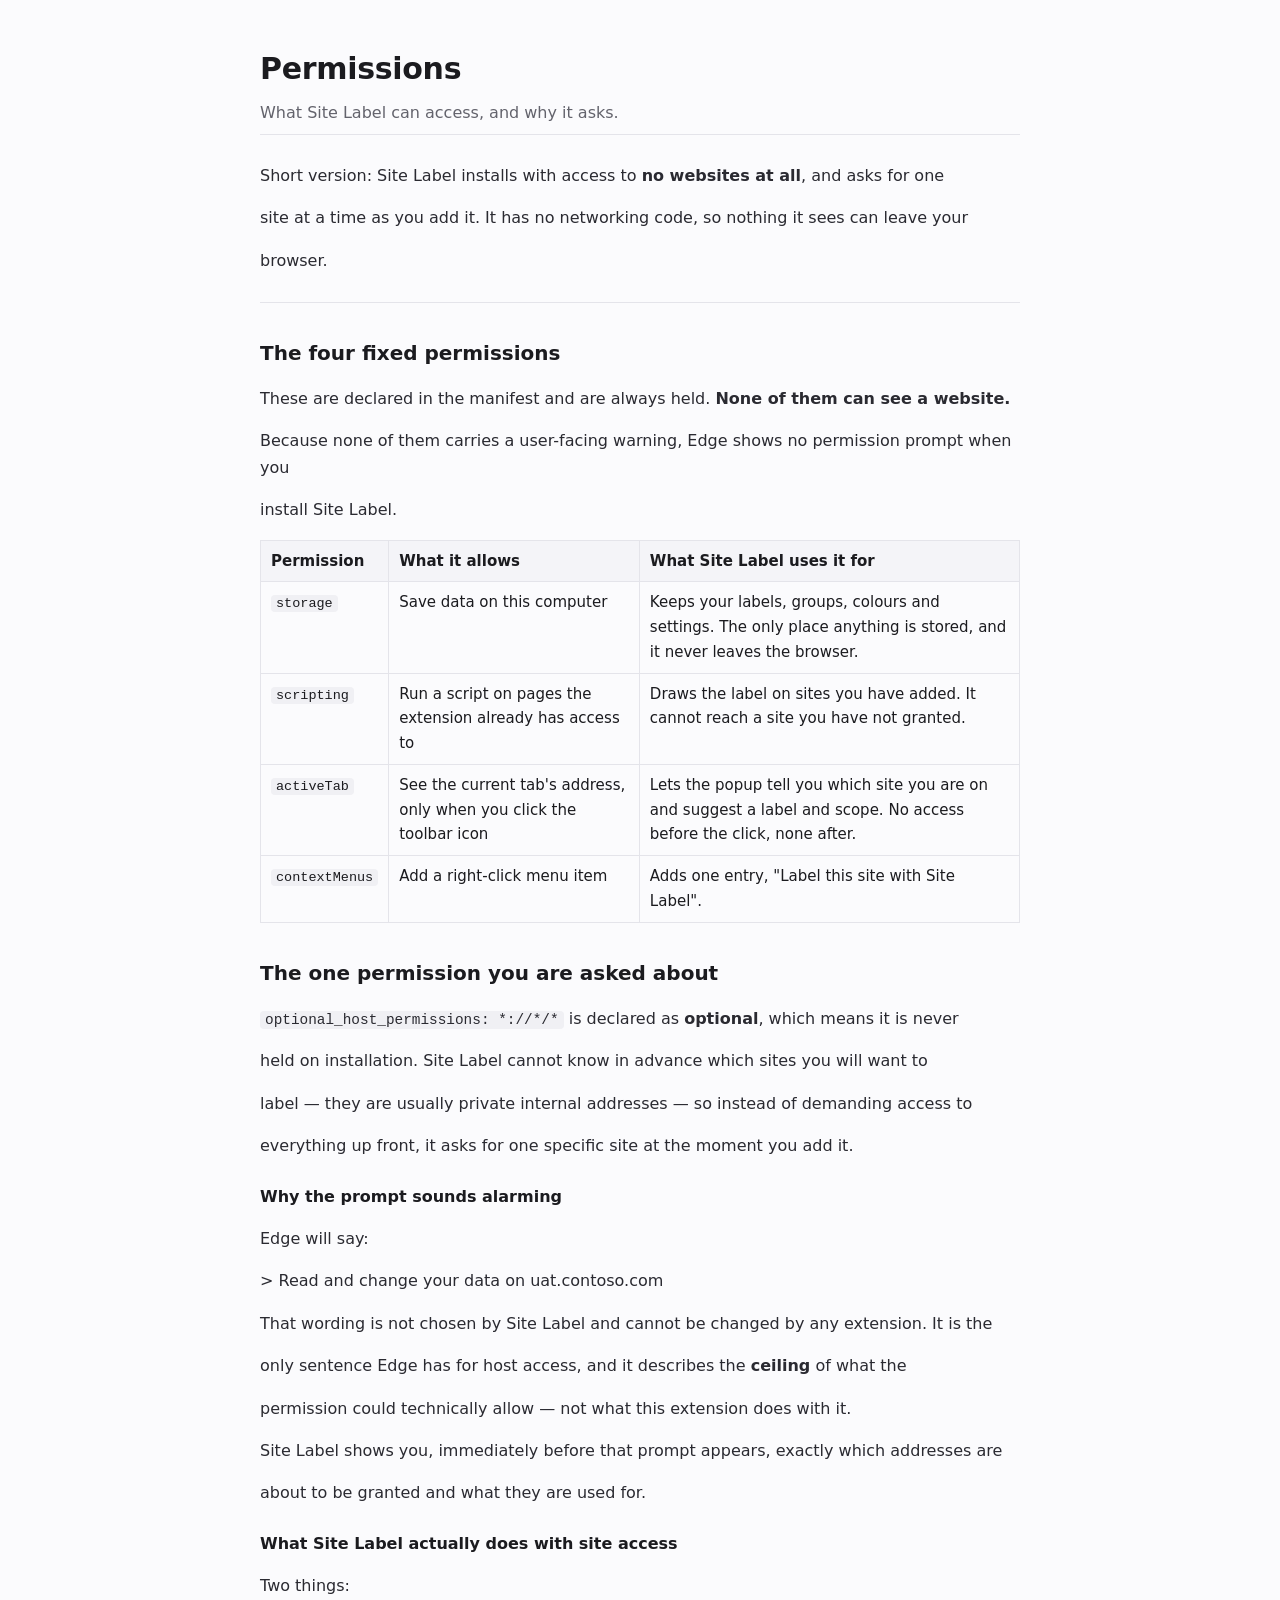
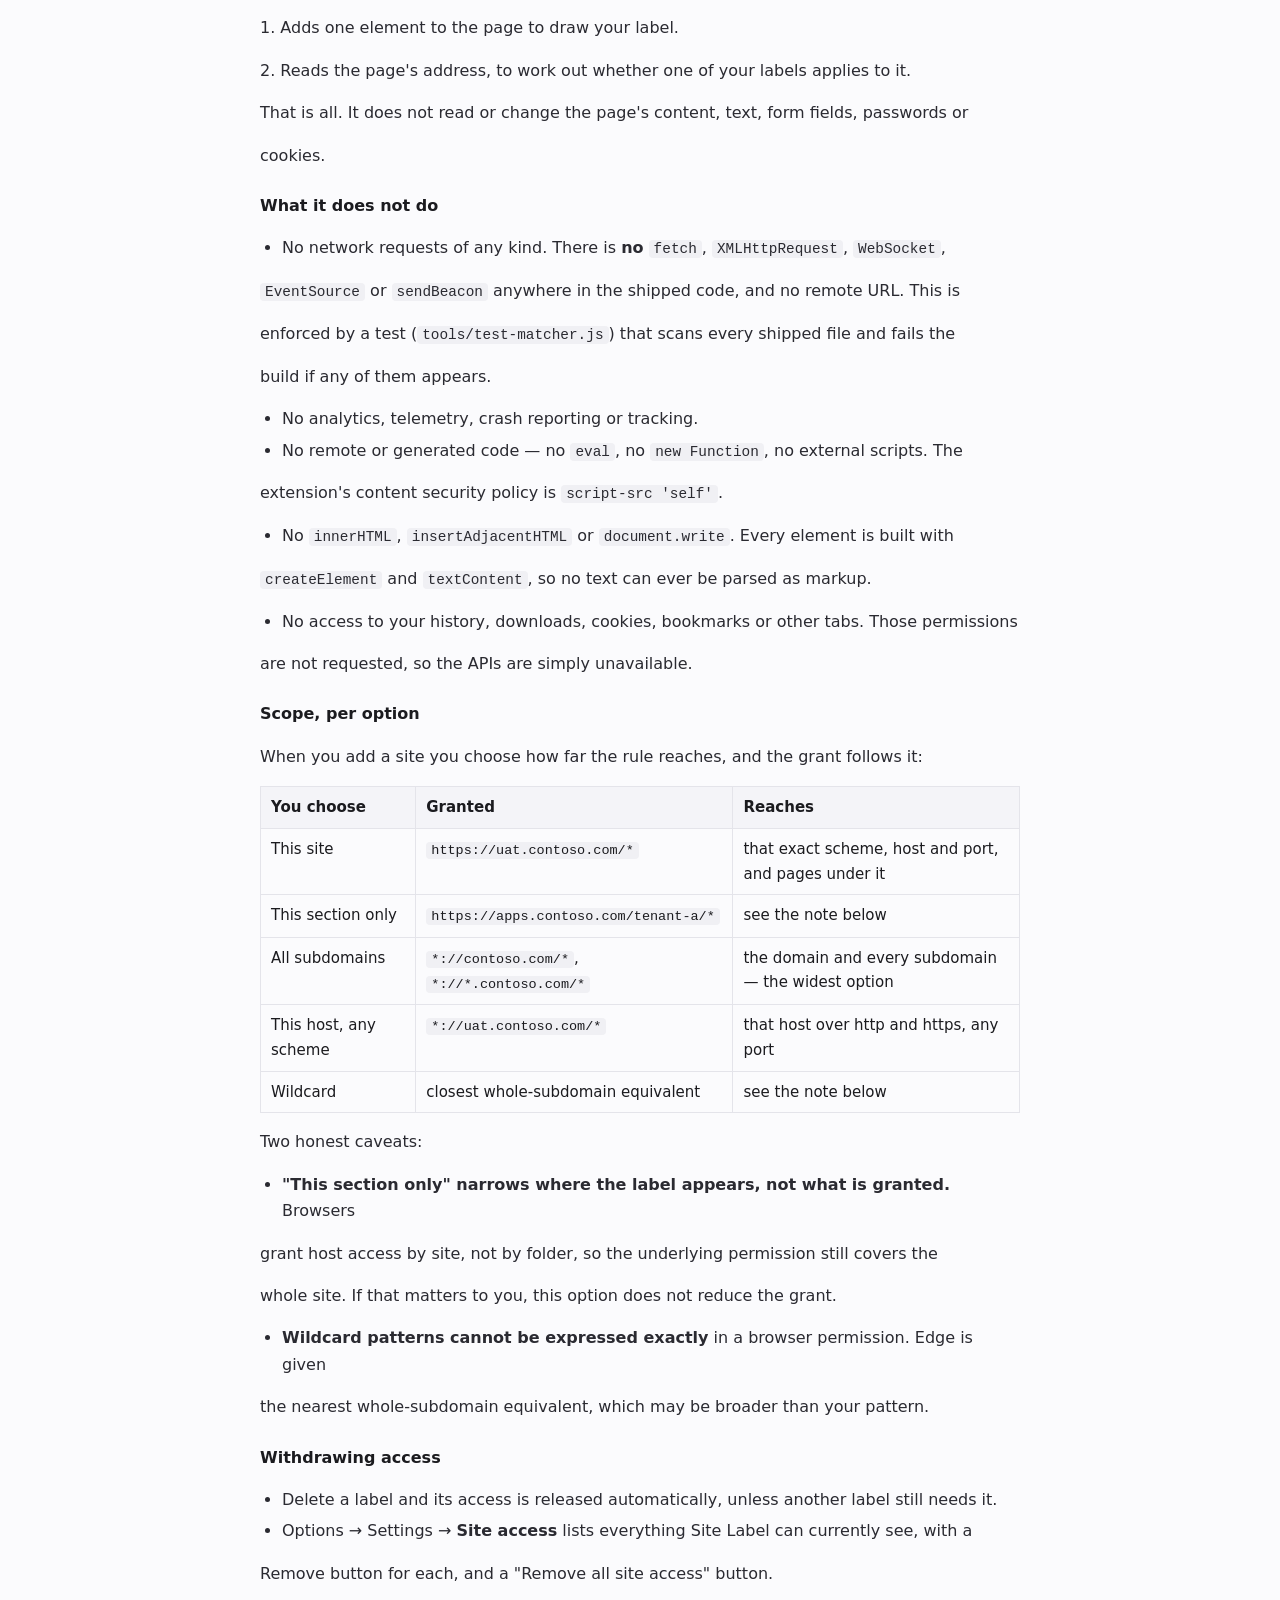
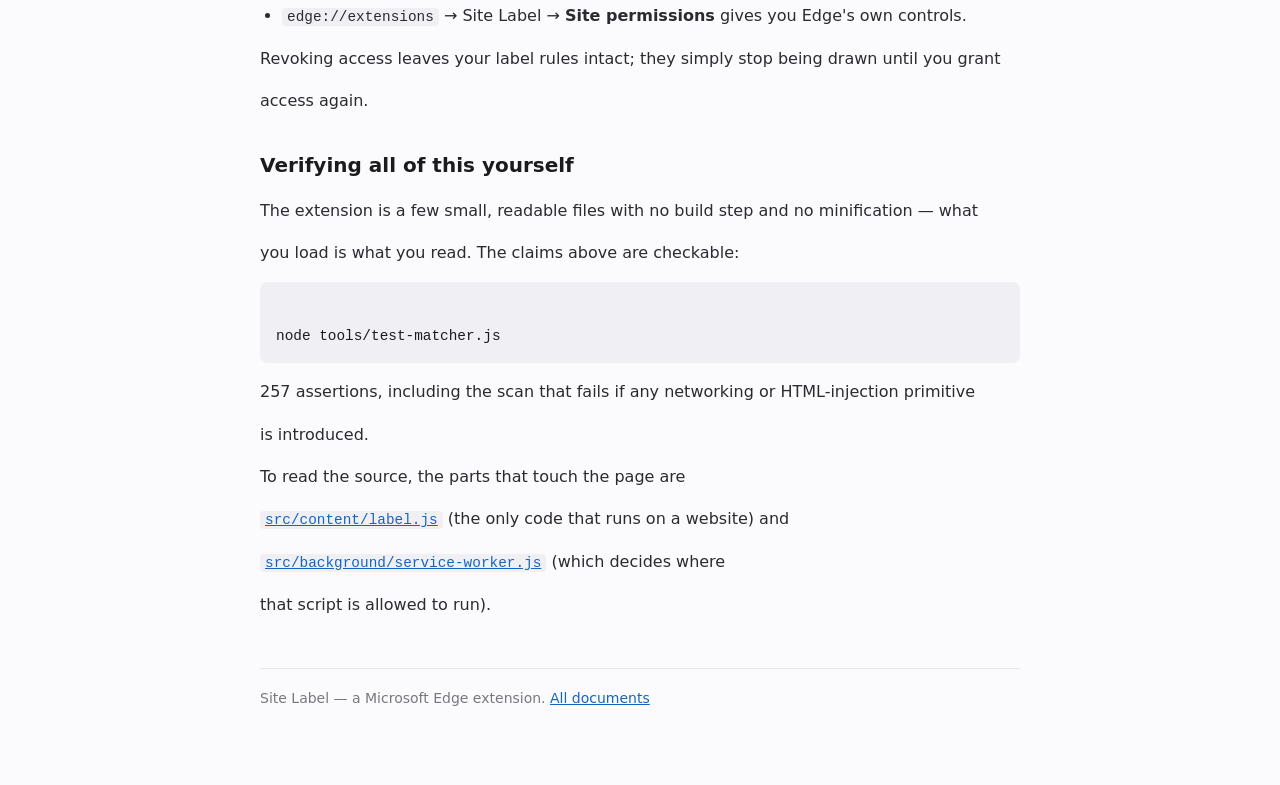
==== docs/permissions.html @ cf140a12 "Site Label 1.9.0 A Microsoft Edge extension that puts a colour-coded label over any site, so you alw" ====
<!DOCTYPE html>
<html lang="en">
<head>
<meta charset="utf-8">
<meta name="viewport" content="width=device-width, initial-scale=1">
<title>Permissions &mdash; Site Label</title>
<style>
  :root { color-scheme: light dark; }
  body { margin:0; padding:0 20px 80px; background:#fbfbfd; color:#1b1b1f;
         font:16px/1.65 "Segoe UI", system-ui, -apple-system, sans-serif; }
  .wrap { max-width: 760px; margin: 0 auto; }
  header { padding: 44px 0 8px; border-bottom: 1px solid #e4e4ea; margin-bottom: 28px; }
  h1 { font-size: 30px; margin: 0 0 6px; letter-spacing: -.01em; }
  .sub { color:#63636c; margin:0; }
  h2 { font-size:20px; margin:34px 0 10px; }
  h3 { font-size:16px; margin:24px 0 8px; }
  p, li { color:#2a2a31; }
  ul { padding-left: 22px; }
  li { margin: 5px 0; }
  code { background:#f0f0f4; padding:1px 5px; border-radius:4px; font-size:.9em;
         font-family: Consolas, "Cascadia Mono", monospace; }
  pre { background:#f0f0f4; padding:14px 16px; border-radius:8px; overflow-x:auto; }
  pre code { background:none; padding:0; }
  table { border-collapse: collapse; width:100%; margin: 14px 0; font-size:15px; }
  th, td { border:1px solid #e4e4ea; padding:8px 10px; text-align:left; vertical-align:top; }
  th { background:#f4f4f8; }
  hr { border:0; border-top:1px solid #e4e4ea; margin:28px 0; }
  a { color:#1565c0; }
  footer { margin-top:50px; padding-top:18px; border-top:1px solid #e4e4ea;
           color:#77777f; font-size:14px; }
  @media (prefers-color-scheme: dark) {
    body { background:#161619; color:#ececf1; }
    header, hr, th, td, footer { border-color:#33333a; }
    .sub, footer { color:#a0a0a8; }
    p, li { color:#dcdce2; }
    code, pre, th { background:#232329; }
    a { color:#6aa9f5; }
  }
</style>
</head>
<body>
<div class="wrap">
<header>
  <h1>Permissions</h1>
  <p class="sub">What Site Label can access, and why it asks.</p>
</header>
<p>Short version: Site Label installs with access to <strong>no websites at all</strong>, and asks for one</p>
<p>site at a time as you add it. It has no networking code, so nothing it sees can leave your</p>
<p>browser.</p>
<hr>
<h2>The four fixed permissions</h2>
<p>These are declared in the manifest and are always held. <strong>None of them can see a website.</strong></p>
<p>Because none of them carries a user-facing warning, Edge shows no permission prompt when you</p>
<p>install Site Label.</p>
<table><thead><tr><th>Permission</th><th>What it allows</th><th>What Site Label uses it for</th></tr></thead><tbody>
<tr><td><code>storage</code></td><td>Save data on this computer</td><td>Keeps your labels, groups, colours and settings. The only place anything is stored, and it never leaves the browser.</td></tr>
<tr><td><code>scripting</code></td><td>Run a script on pages the extension already has access to</td><td>Draws the label on sites you have added. It cannot reach a site you have not granted.</td></tr>
<tr><td><code>activeTab</code></td><td>See the current tab&#x27;s address, only when you click the toolbar icon</td><td>Lets the popup tell you which site you are on and suggest a label and scope. No access before the click, none after.</td></tr>
<tr><td><code>contextMenus</code></td><td>Add a right-click menu item</td><td>Adds one entry, &quot;Label this site with Site Label&quot;.</td></tr>
</tbody></table>
<h2>The one permission you are asked about</h2>
<p><code>optional_host_permissions: *://*/*</code> is declared as <strong>optional</strong>, which means it is never</p>
<p>held on installation. Site Label cannot know in advance which sites you will want to</p>
<p>label — they are usually private internal addresses — so instead of demanding access to</p>
<p>everything up front, it asks for one specific site at the moment you add it.</p>
<h3>Why the prompt sounds alarming</h3>
<p>Edge will say:</p>
<p>&gt; Read and change your data on uat.contoso.com</p>
<p>That wording is not chosen by Site Label and cannot be changed by any extension. It is the</p>
<p>only sentence Edge has for host access, and it describes the <strong>ceiling</strong> of what the</p>
<p>permission could technically allow — not what this extension does with it.</p>
<p>Site Label shows you, immediately before that prompt appears, exactly which addresses are</p>
<p>about to be granted and what they are used for.</p>
<h3>What Site Label actually does with site access</h3>
<p>Two things:</p>
<p>1. Adds one element to the page to draw your label.</p>
<p>2. Reads the page&#x27;s address, to work out whether one of your labels applies to it.</p>
<p>That is all. It does not read or change the page&#x27;s content, text, form fields, passwords or</p>
<p>cookies.</p>
<h3>What it does not do</h3>
<ul>
<li>No network requests of any kind. There is <strong>no</strong> <code>fetch</code>, <code>XMLHttpRequest</code>, <code>WebSocket</code>,</li>
</ul>
<p><code>EventSource</code> or <code>sendBeacon</code> anywhere in the shipped code, and no remote URL. This is</p>
<p>enforced by a test (<code>tools/test-matcher.js</code>) that scans every shipped file and fails the</p>
<p>build if any of them appears.</p>
<ul>
<li>No analytics, telemetry, crash reporting or tracking.</li>
<li>No remote or generated code — no <code>eval</code>, no <code>new Function</code>, no external scripts. The</li>
</ul>
<p>extension&#x27;s content security policy is <code>script-src &#x27;self&#x27;</code>.</p>
<ul>
<li>No <code>innerHTML</code>, <code>insertAdjacentHTML</code> or <code>document.write</code>. Every element is built with</li>
</ul>
<p><code>createElement</code> and <code>textContent</code>, so no text can ever be parsed as markup.</p>
<ul>
<li>No access to your history, downloads, cookies, bookmarks or other tabs. Those permissions</li>
</ul>
<p>are not requested, so the APIs are simply unavailable.</p>
<h3>Scope, per option</h3>
<p>When you add a site you choose how far the rule reaches, and the grant follows it:</p>
<table><thead><tr><th>You choose</th><th>Granted</th><th>Reaches</th></tr></thead><tbody>
<tr><td>This site</td><td><code>https://uat.contoso.com/*</code></td><td>that exact scheme, host and port, and pages under it</td></tr>
<tr><td>This section only</td><td><code>https://apps.contoso.com/tenant-a/*</code></td><td>see the note below</td></tr>
<tr><td>All subdomains</td><td><code>*://contoso.com/*</code>, <code>*://*.contoso.com/*</code></td><td>the domain and every subdomain — the widest option</td></tr>
<tr><td>This host, any scheme</td><td><code>*://uat.contoso.com/*</code></td><td>that host over http and https, any port</td></tr>
<tr><td>Wildcard</td><td>closest whole-subdomain equivalent</td><td>see the note below</td></tr>
</tbody></table>
<p>Two honest caveats:</p>
<ul>
<li><strong>&quot;This section only&quot; narrows where the label appears, not what is granted.</strong> Browsers</li>
</ul>
<p>grant host access by site, not by folder, so the underlying permission still covers the</p>
<p>whole site. If that matters to you, this option does not reduce the grant.</p>
<ul>
<li><strong>Wildcard patterns cannot be expressed exactly</strong> in a browser permission. Edge is given</li>
</ul>
<p>the nearest whole-subdomain equivalent, which may be broader than your pattern.</p>
<h3>Withdrawing access</h3>
<ul>
<li>Delete a label and its access is released automatically, unless another label still needs it.</li>
<li>Options → Settings → <strong>Site access</strong> lists everything Site Label can currently see, with a</li>
</ul>
<p>Remove button for each, and a &quot;Remove all site access&quot; button.</p>
<ul>
<li><code>edge://extensions</code> → Site Label → <strong>Site permissions</strong> gives you Edge&#x27;s own controls.</li>
</ul>
<p>Revoking access leaves your label rules intact; they simply stop being drawn until you grant</p>
<p>access again.</p>
<h2>Verifying all of this yourself</h2>
<p>The extension is a few small, readable files with no build step and no minification — what</p>
<p>you load is what you read. The claims above are checkable:</p>
<pre><code>
node tools/test-matcher.js
</code></pre>
<p>257 assertions, including the scan that fails if any networking or HTML-injection primitive</p>
<p>is introduced.</p>
<p>To read the source, the parts that touch the page are</p>
<p><a href="src/content/label.js"><code>src/content/label.js</code></a> (the only code that runs on a website) and</p>
<p><a href="src/background/service-worker.js"><code>src/background/service-worker.js</code></a> (which decides where</p>
<p>that script is allowed to run).</p>
<footer>Site Label &mdash; a Microsoft Edge extension. <a href="./">All documents</a></footer>
</div>
</body>
</html>
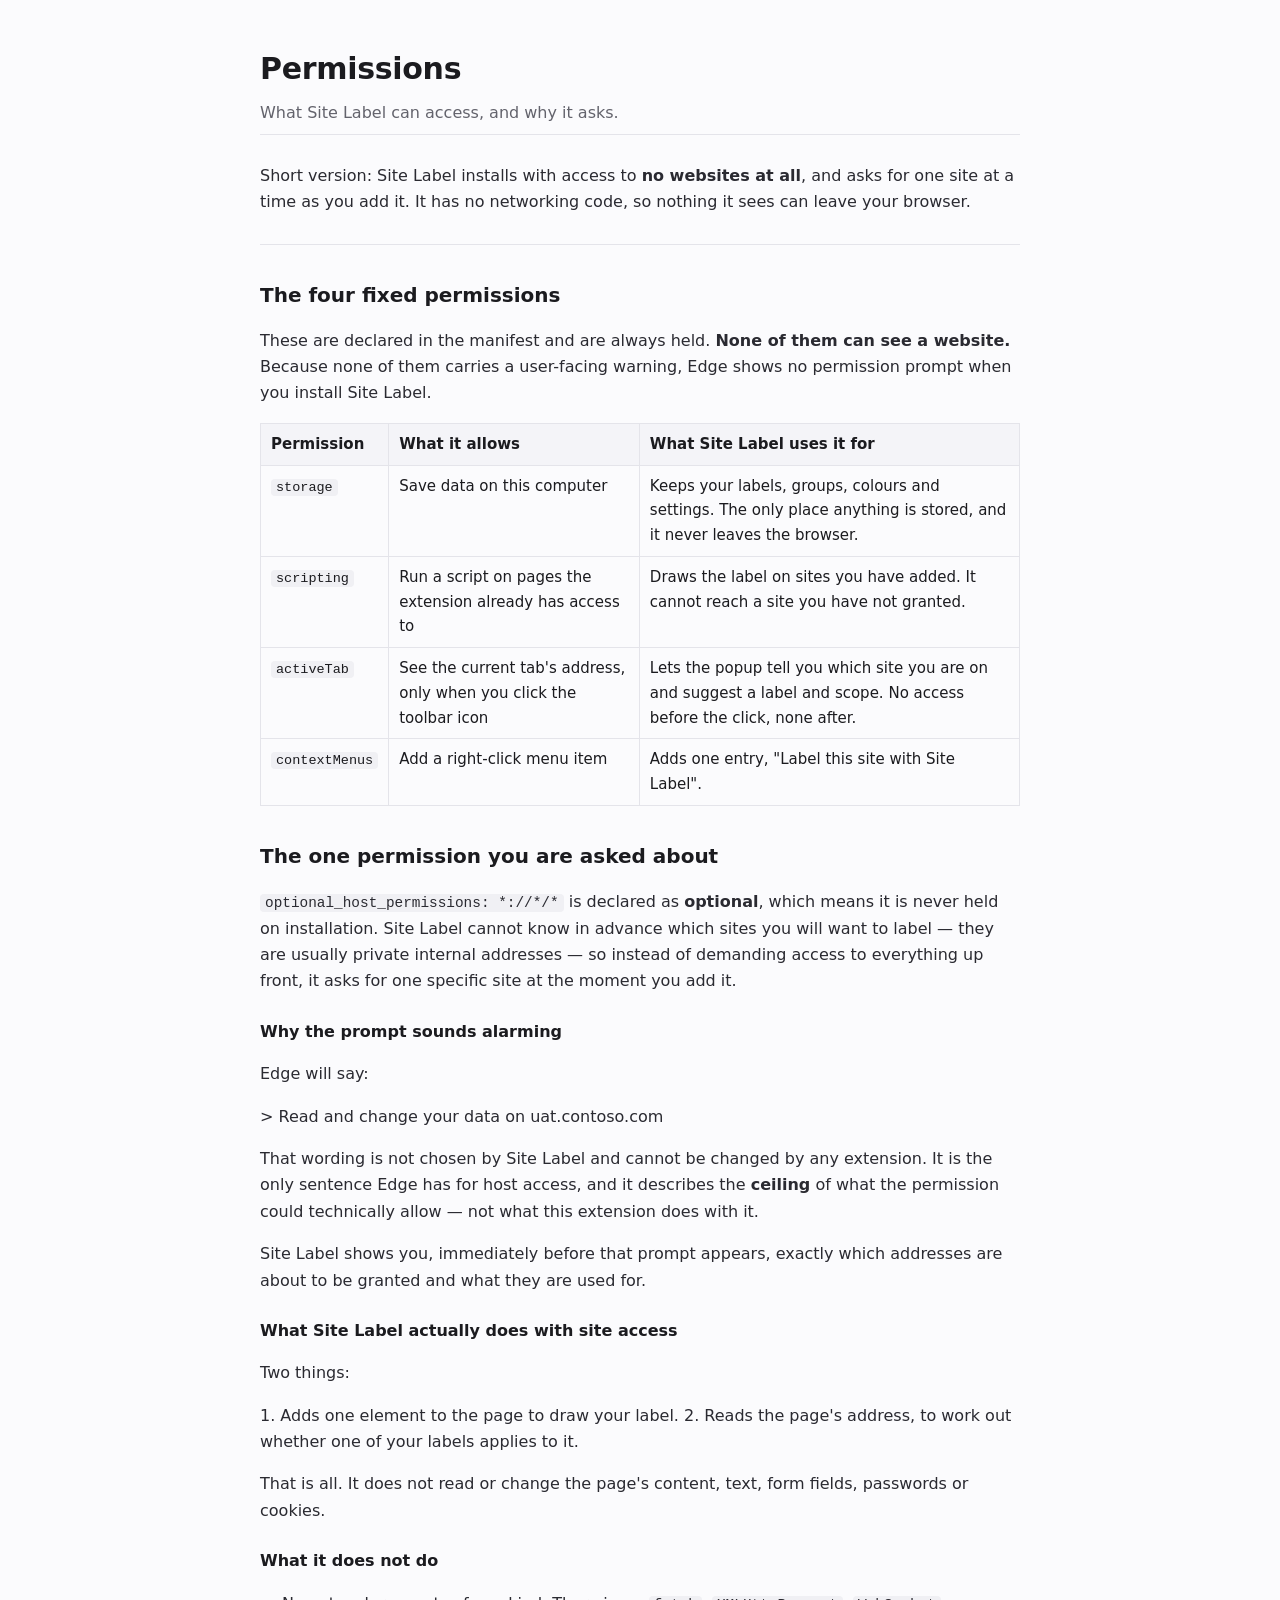
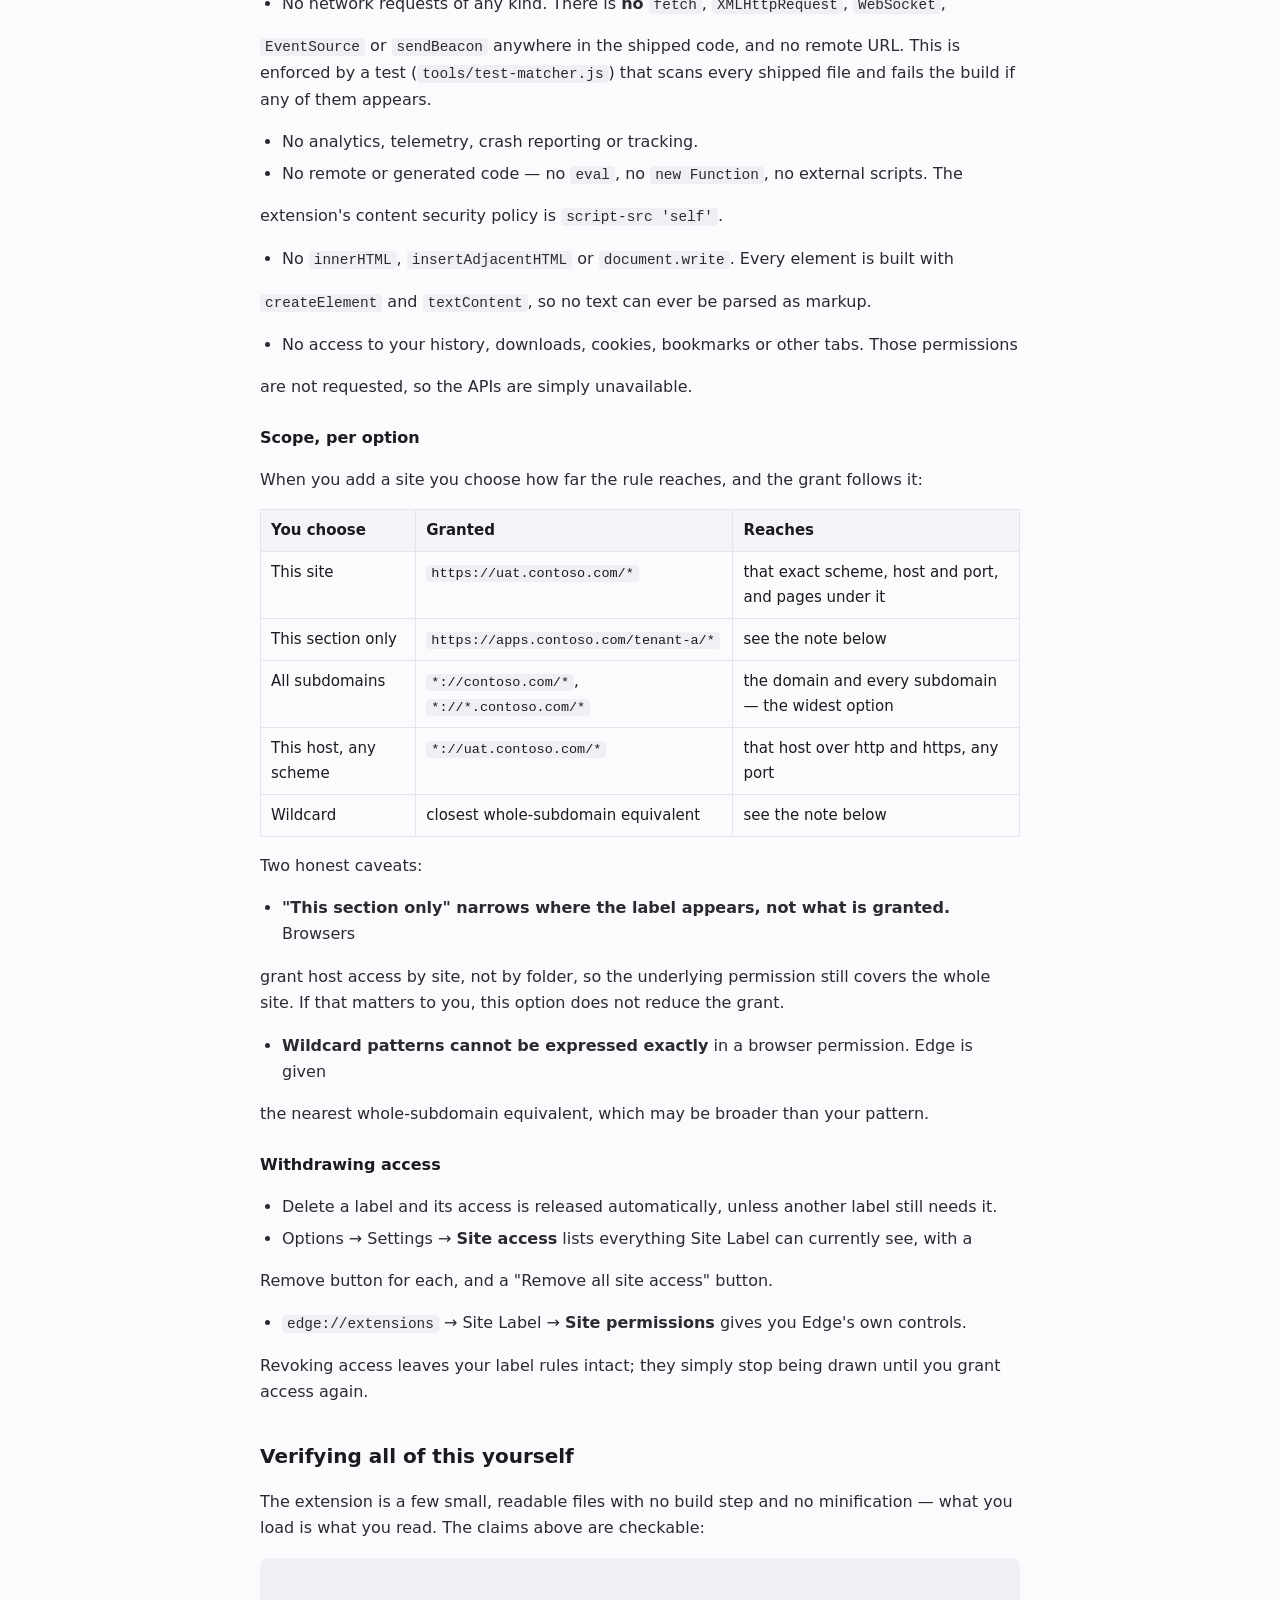
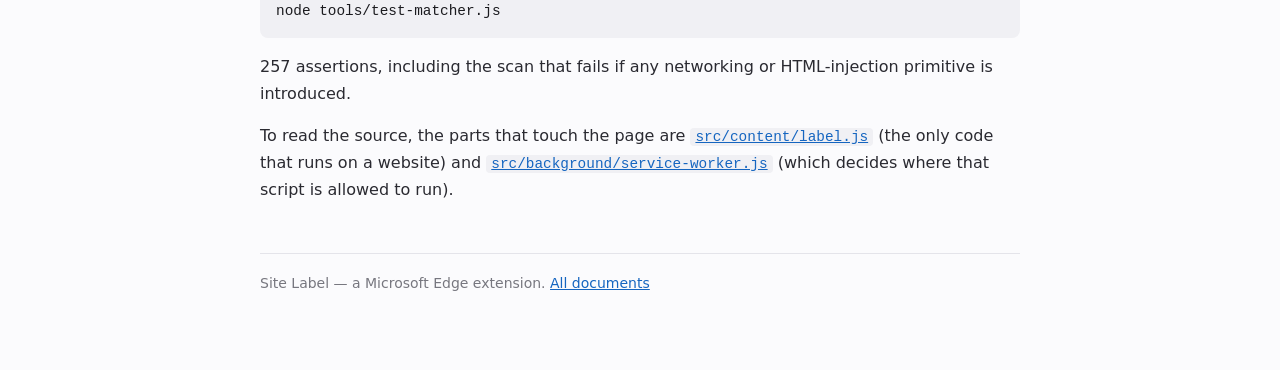
==== commit 0c9bff98: "Join hard-wrapped lines into proper paragraphs on the hosted pages Co-Authored-By: Claude Opus 5 <no" ====
--- a/docs/permissions.html
+++ b/docs/permissions.html
@@ -44,14 +44,10 @@
   <h1>Permissions</h1>
   <p class="sub">What Site Label can access, and why it asks.</p>
 </header>
-<p>Short version: Site Label installs with access to <strong>no websites at all</strong>, and asks for one</p>
-<p>site at a time as you add it. It has no networking code, so nothing it sees can leave your</p>
-<p>browser.</p>
+<p>Short version: Site Label installs with access to <strong>no websites at all</strong>, and asks for one site at a time as you add it. It has no networking code, so nothing it sees can leave your browser.</p>
 <hr>
 <h2>The four fixed permissions</h2>
-<p>These are declared in the manifest and are always held. <strong>None of them can see a website.</strong></p>
-<p>Because none of them carries a user-facing warning, Edge shows no permission prompt when you</p>
-<p>install Site Label.</p>
+<p>These are declared in the manifest and are always held. <strong>None of them can see a website.</strong> Because none of them carries a user-facing warning, Edge shows no permission prompt when you install Site Label.</p>
 <table><thead><tr><th>Permission</th><th>What it allows</th><th>What Site Label uses it for</th></tr></thead><tbody>
 <tr><td><code>storage</code></td><td>Save data on this computer</td><td>Keeps your labels, groups, colours and settings. The only place anything is stored, and it never leaves the browser.</td></tr>
 <tr><td><code>scripting</code></td><td>Run a script on pages the extension already has access to</td><td>Draws the label on sites you have added. It cannot reach a site you have not granted.</td></tr>
@@ -59,31 +55,21 @@
 <tr><td><code>contextMenus</code></td><td>Add a right-click menu item</td><td>Adds one entry, &quot;Label this site with Site Label&quot;.</td></tr>
 </tbody></table>
 <h2>The one permission you are asked about</h2>
-<p><code>optional_host_permissions: *://*/*</code> is declared as <strong>optional</strong>, which means it is never</p>
-<p>held on installation. Site Label cannot know in advance which sites you will want to</p>
-<p>label — they are usually private internal addresses — so instead of demanding access to</p>
-<p>everything up front, it asks for one specific site at the moment you add it.</p>
+<p><code>optional_host_permissions: *://*/*</code> is declared as <strong>optional</strong>, which means it is never held on installation. Site Label cannot know in advance which sites you will want to label — they are usually private internal addresses — so instead of demanding access to everything up front, it asks for one specific site at the moment you add it.</p>
 <h3>Why the prompt sounds alarming</h3>
 <p>Edge will say:</p>
 <p>&gt; Read and change your data on uat.contoso.com</p>
-<p>That wording is not chosen by Site Label and cannot be changed by any extension. It is the</p>
-<p>only sentence Edge has for host access, and it describes the <strong>ceiling</strong> of what the</p>
-<p>permission could technically allow — not what this extension does with it.</p>
-<p>Site Label shows you, immediately before that prompt appears, exactly which addresses are</p>
-<p>about to be granted and what they are used for.</p>
+<p>That wording is not chosen by Site Label and cannot be changed by any extension. It is the only sentence Edge has for host access, and it describes the <strong>ceiling</strong> of what the permission could technically allow — not what this extension does with it.</p>
+<p>Site Label shows you, immediately before that prompt appears, exactly which addresses are about to be granted and what they are used for.</p>
 <h3>What Site Label actually does with site access</h3>
 <p>Two things:</p>
-<p>1. Adds one element to the page to draw your label.</p>
-<p>2. Reads the page&#x27;s address, to work out whether one of your labels applies to it.</p>
-<p>That is all. It does not read or change the page&#x27;s content, text, form fields, passwords or</p>
-<p>cookies.</p>
+<p>1. Adds one element to the page to draw your label. 2. Reads the page&#x27;s address, to work out whether one of your labels applies to it.</p>
+<p>That is all. It does not read or change the page&#x27;s content, text, form fields, passwords or cookies.</p>
 <h3>What it does not do</h3>
 <ul>
 <li>No network requests of any kind. There is <strong>no</strong> <code>fetch</code>, <code>XMLHttpRequest</code>, <code>WebSocket</code>,</li>
 </ul>
-<p><code>EventSource</code> or <code>sendBeacon</code> anywhere in the shipped code, and no remote URL. This is</p>
-<p>enforced by a test (<code>tools/test-matcher.js</code>) that scans every shipped file and fails the</p>
-<p>build if any of them appears.</p>
+<p><code>EventSource</code> or <code>sendBeacon</code> anywhere in the shipped code, and no remote URL. This is enforced by a test (<code>tools/test-matcher.js</code>) that scans every shipped file and fails the build if any of them appears.</p>
 <ul>
 <li>No analytics, telemetry, crash reporting or tracking.</li>
 <li>No remote or generated code — no <code>eval</code>, no <code>new Function</code>, no external scripts. The</li>
@@ -110,8 +96,7 @@
 <ul>
 <li><strong>&quot;This section only&quot; narrows where the label appears, not what is granted.</strong> Browsers</li>
 </ul>
-<p>grant host access by site, not by folder, so the underlying permission still covers the</p>
-<p>whole site. If that matters to you, this option does not reduce the grant.</p>
+<p>grant host access by site, not by folder, so the underlying permission still covers the whole site. If that matters to you, this option does not reduce the grant.</p>
 <ul>
 <li><strong>Wildcard patterns cannot be expressed exactly</strong> in a browser permission. Edge is given</li>
 </ul>
@@ -125,20 +110,14 @@
 <ul>
 <li><code>edge://extensions</code> → Site Label → <strong>Site permissions</strong> gives you Edge&#x27;s own controls.</li>
 </ul>
-<p>Revoking access leaves your label rules intact; they simply stop being drawn until you grant</p>
-<p>access again.</p>
+<p>Revoking access leaves your label rules intact; they simply stop being drawn until you grant access again.</p>
 <h2>Verifying all of this yourself</h2>
-<p>The extension is a few small, readable files with no build step and no minification — what</p>
-<p>you load is what you read. The claims above are checkable:</p>
+<p>The extension is a few small, readable files with no build step and no minification — what you load is what you read. The claims above are checkable:</p>
 <pre><code>
 node tools/test-matcher.js
 </code></pre>
-<p>257 assertions, including the scan that fails if any networking or HTML-injection primitive</p>
-<p>is introduced.</p>
-<p>To read the source, the parts that touch the page are</p>
-<p><a href="src/content/label.js"><code>src/content/label.js</code></a> (the only code that runs on a website) and</p>
-<p><a href="src/background/service-worker.js"><code>src/background/service-worker.js</code></a> (which decides where</p>
-<p>that script is allowed to run).</p>
+<p>257 assertions, including the scan that fails if any networking or HTML-injection primitive is introduced.</p>
+<p>To read the source, the parts that touch the page are <a href="src/content/label.js"><code>src/content/label.js</code></a> (the only code that runs on a website) and <a href="src/background/service-worker.js"><code>src/background/service-worker.js</code></a> (which decides where that script is allowed to run).</p>
 <footer>Site Label &mdash; a Microsoft Edge extension. <a href="./">All documents</a></footer>
 </div>
 </body>
